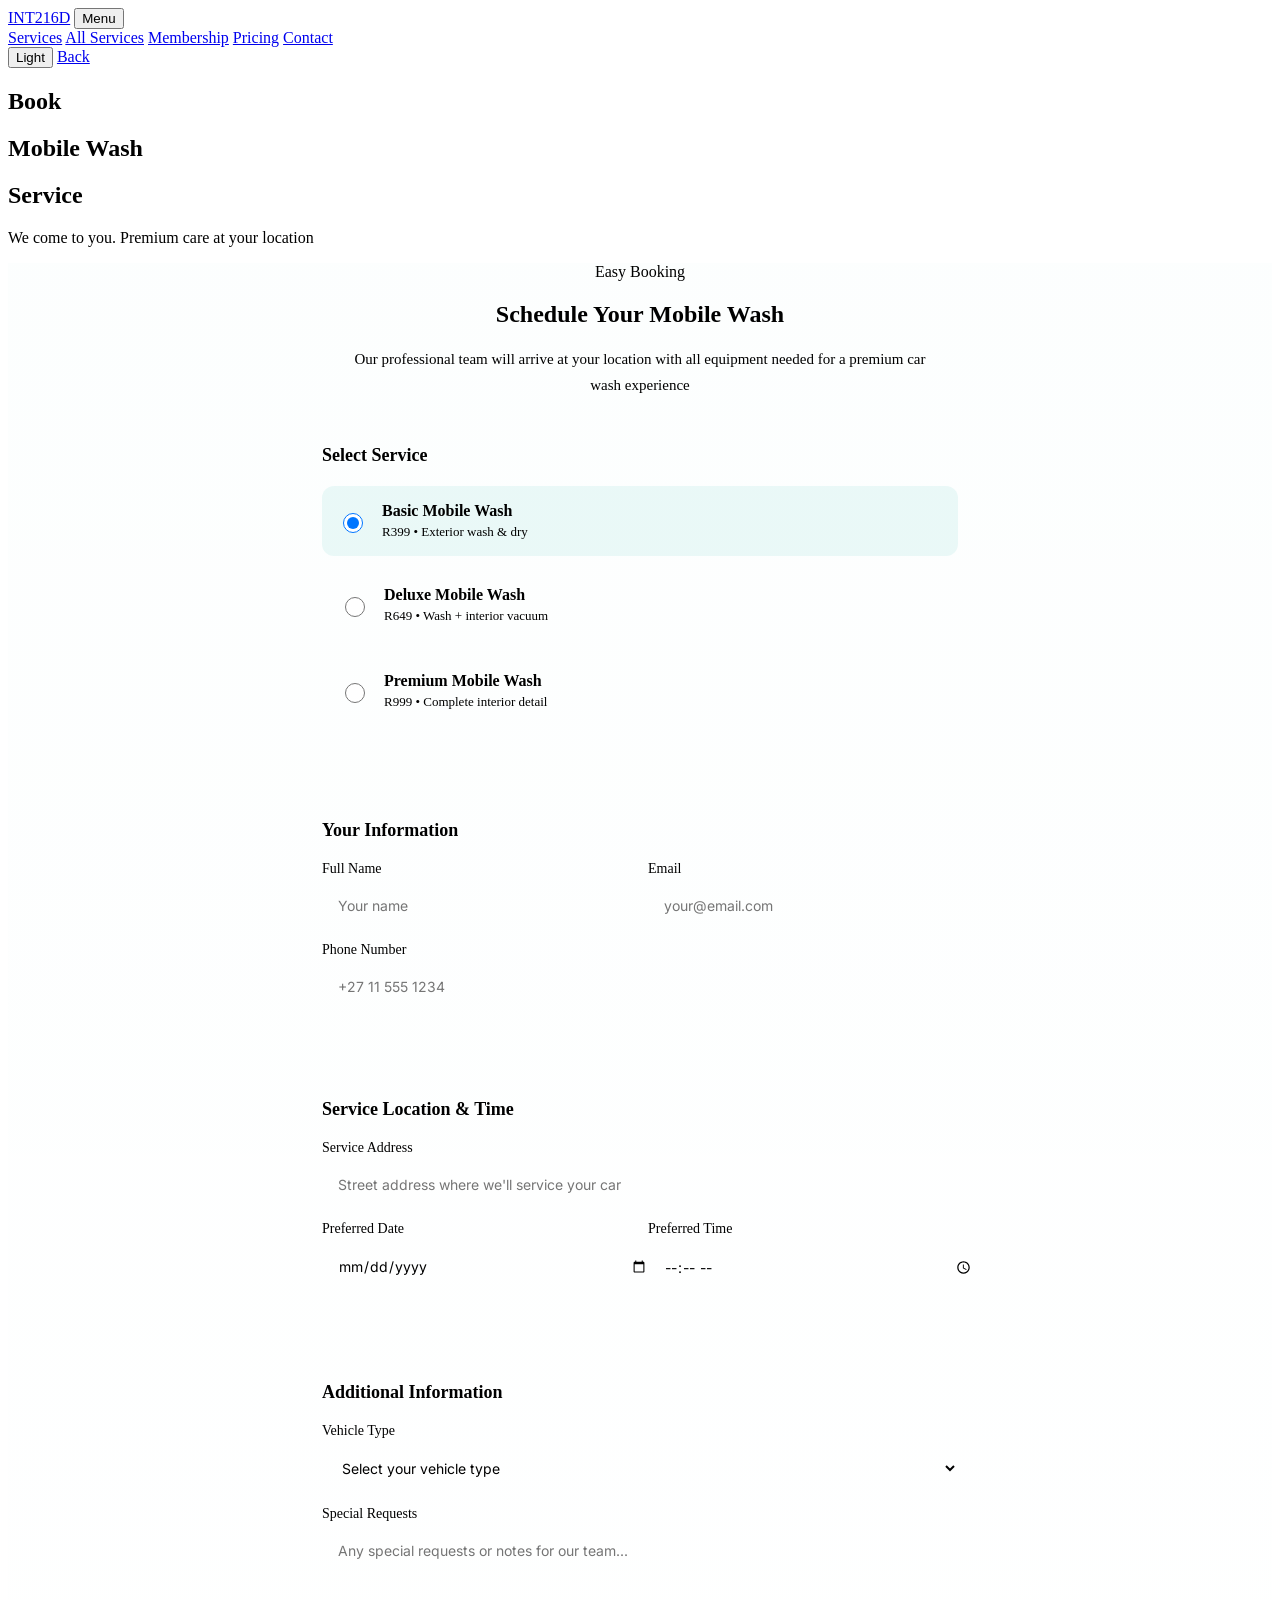
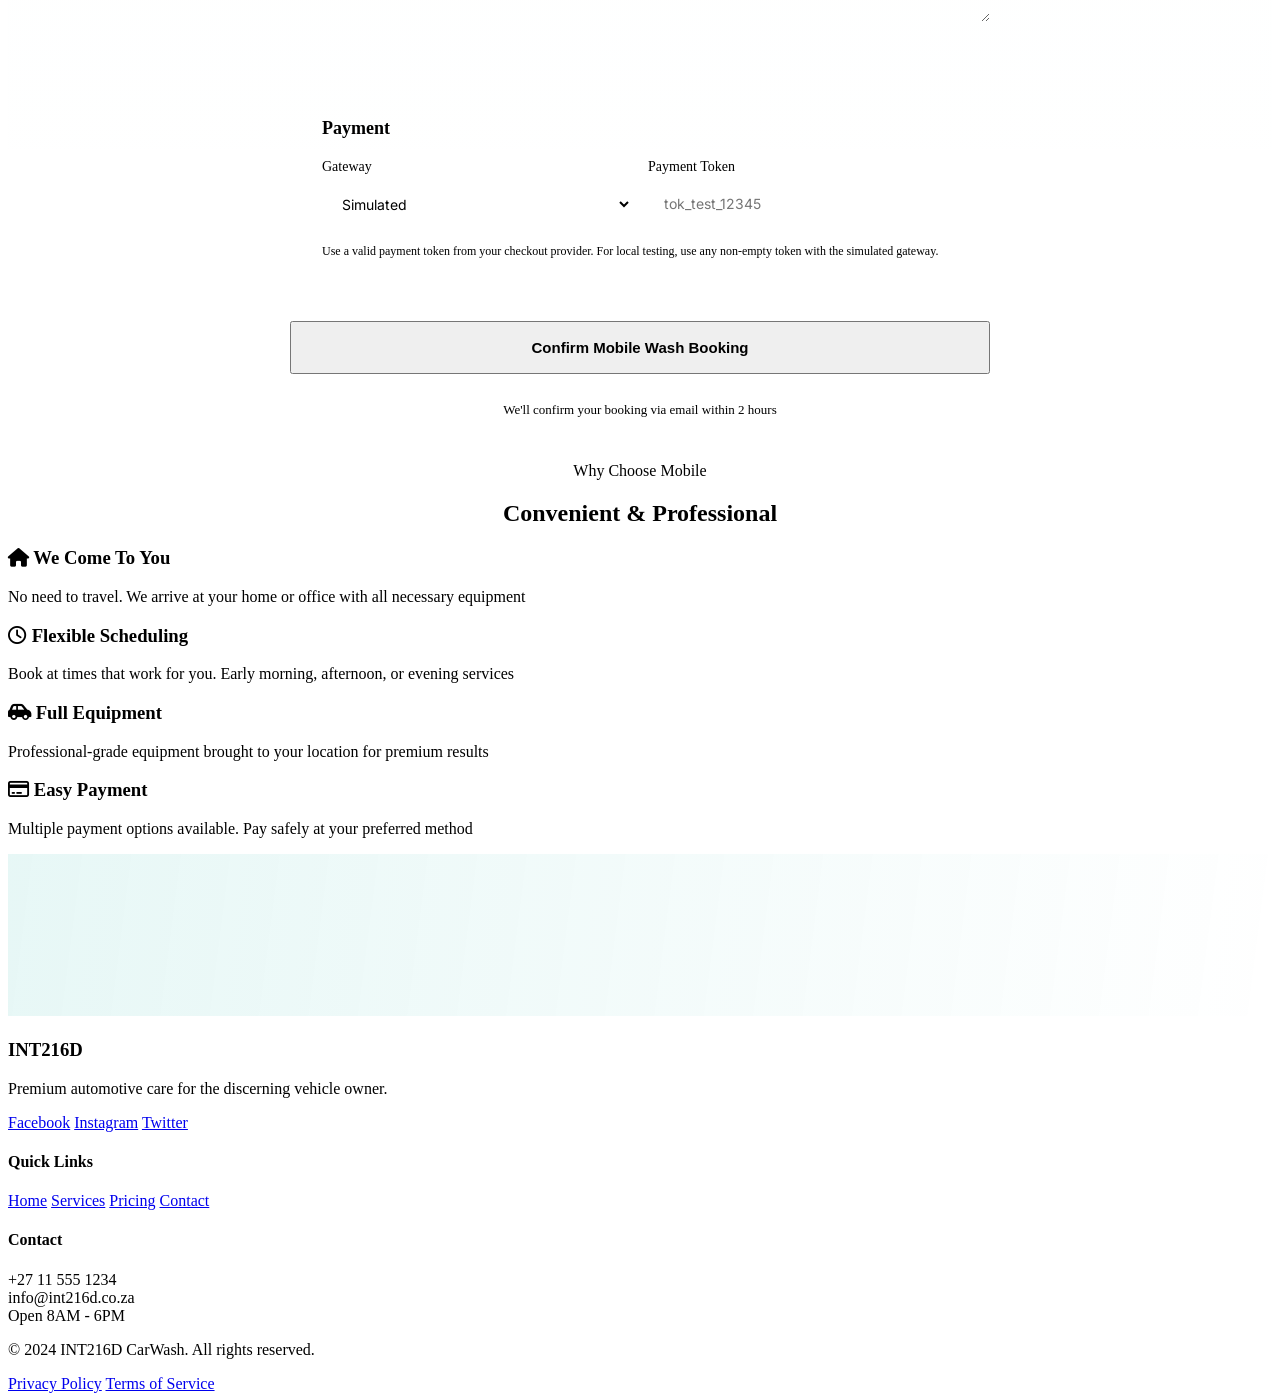
==== app/book-mobile-wash.html @ bdd76e38 "git commit -m "payments UI for the payments acceptence Co-authored-by: ThandekaShongwe <thandekashon" ====
<!doctype html>
<html lang="en">
  <head>
    <meta charset="UTF-8" />
    <meta name="viewport" content="width=device-width, initial-scale=1.0" />
    <title>Book Mobile Wash - INT216D CarWash</title>
    <link rel="preconnect" href="https://fonts.googleapis.com" />
    <link rel="preconnect" href="https://fonts.gstatic.com" crossorigin />
    <link href="https://fonts.googleapis.com/css2?family=Instrument+Serif&family=Inter:wght@400;500;600&display=swap" rel="stylesheet" />
    <link rel="stylesheet" href="https://cdnjs.cloudflare.com/ajax/libs/font-awesome/6.5.2/css/all.min.css" integrity="sha512-SnH5WK+bZxgPHs44uWix+LLJAJ9/2PkPKZ5QiAj6Ta86w+fsb2TkR4j8U8U19+9F3R8v+0I4lQ5f6LQxK/5h2g==" crossorigin="anonymous" referrerpolicy="no-referrer" />
    <link rel="stylesheet" href="./styles.css" />
  </head>
  <body>
    <div class="site-shell">
      <nav id="main-nav" class="nav-pill">
        <a href="./index.html" class="brand">INT216D</a>
        <button
          id="menu-toggle-btn"
          class="menu-toggle-btn"
          type="button"
          aria-expanded="false"
          aria-controls="main-nav-links"
          aria-label="Open menu"
        >
          Menu
        </button>
        <div class="nav-links" id="main-nav-links">
          <a href="./index.html#services" class="nav-link">Services</a>
          <a href="./services.html" class="nav-link">All Services</a>
          <a href="./membership.html" class="nav-link">Membership</a>
          <a href="./pricing.html" class="nav-link">Pricing</a>
          <a href="./contact.html" class="nav-link">Contact</a>
        </div>
        <button id="theme-toggle-btn" class="theme-toggle-btn" type="button" aria-label="Toggle light mode">
          Light
        </button>
        <a href="./index.html" id="login-btn" class="pill-btn login-btn">Back</a>
      </nav>

      <section id="hero" class="hero-section">
        <div id="hero-three" class="hero-bg"></div>
        <div class="hero-content">
          <div id="hero-title" class="hero-title">
            <div class="line-wrap"><h1 class="hero-line">Book</h1></div>
            <div class="line-wrap"><h1 class="hero-line accent">Mobile Wash</h1></div>
            <div class="line-wrap"><h1 class="hero-line">Service</h1></div>
          </div>
          <p id="hero-subtitle" class="hero-subtitle">We come to you. Premium care at your location</p>
        </div>
      </section>

      <section id="booking-form" class="section" style="background: linear-gradient(180deg, rgba(18, 179, 166, 0.01) 0%, transparent 100%);">
        <div class="container">
          <div class="section-header" style="text-align: center; max-width: 600px; margin-left: auto; margin-right: auto;">
            <p class="eyebrow">Easy Booking</p>
            <h2>Schedule Your Mobile Wash</h2>
            <p style="margin-top: 16px; color: var(--metallic); font-size: 15px; line-height: 1.7;">
              Our professional team will arrive at your location with all equipment needed for a premium car wash experience
            </p>
          </div>

          <div style="max-width: 700px; margin: 0 auto;">
            <form id="mobile-booking-form" style="display: grid; gap: 28px;">
              <!-- Step 1: Service Selection -->
              <div style="background: var(--panel); padding: 32px; border-radius: 16px; border: 1px solid var(--panel-border);">
                <h3 style="margin: 0 0 20px; font-size: 18px; font-weight: 600;">Select Service</h3>

                <label style="display: flex; align-items: center; gap: 16px; padding: 16px; background: rgba(18, 179, 166, 0.08); border-radius: 12px; cursor: pointer; margin-bottom: 12px; transition: all 0.3s ease; border: 2px solid var(--accent);">
                  <input type="radio" name="service" value="basic" checked style="width: 20px; height: 20px; cursor: pointer;" />
                  <div>
                    <p style="margin: 0; font-weight: 600;">Basic Mobile Wash</p>
                    <p style="margin: 4px 0 0; color: var(--metallic); font-size: 13px;">R399 • Exterior wash & dry</p>
                  </div>
                </label>

                <label style="display: flex; align-items: center; gap: 16px; padding: 16px; background: var(--panel); border-radius: 12px; cursor: pointer; margin-bottom: 12px; transition: all 0.3s ease; border: 2px solid transparent;">
                  <input type="radio" name="service" value="deluxe" style="width: 20px; height: 20px; cursor: pointer;" />
                  <div>
                    <p style="margin: 0; font-weight: 600;">Deluxe Mobile Wash</p>
                    <p style="margin: 4px 0 0; color: var(--metallic); font-size: 13px;">R649 • Wash + interior vacuum</p>
                  </div>
                </label>

                <label style="display: flex; align-items: center; gap: 16px; padding: 16px; background: var(--panel); border-radius: 12px; cursor: pointer; border: 2px solid transparent; transition: all 0.3s ease;">
                  <input type="radio" name="service" value="premium" style="width: 20px; height: 20px; cursor: pointer;" />
                  <div>
                    <p style="margin: 0; font-weight: 600;">Premium Mobile Wash</p>
                    <p style="margin: 4px 0 0; color: var(--metallic); font-size: 13px;">R999 • Complete interior detail</p>
                  </div>
                </label>
              </div>

              <!-- Step 2: Personal Information -->
              <div style="background: var(--panel); padding: 32px; border-radius: 16px; border: 1px solid var(--panel-border);">
                <h3 style="margin: 0 0 20px; font-size: 18px; font-weight: 600;">Your Information</h3>

                <div style="display: grid; grid-template-columns: 1fr 1fr; gap: 16px; margin-bottom: 16px;">
                  <div>
                    <label style="display: block; margin-bottom: 8px; font-size: 14px; font-weight: 500;">Full Name</label>
                    <input name="fullName" type="text" placeholder="Your name" style="width: 100%; padding: 12px 16px; background: transparent; border: 1px solid var(--panel-border); border-radius: 8px; color: var(--ink); font-size: 14px; font-family: Inter, sans-serif;" required />
                  </div>
                  <div>
                    <label style="display: block; margin-bottom: 8px; font-size: 14px; font-weight: 500;">Email</label>
                    <input name="email" type="email" placeholder="your@email.com" style="width: 100%; padding: 12px 16px; background: transparent; border: 1px solid var(--panel-border); border-radius: 8px; color: var(--ink); font-size: 14px; font-family: Inter, sans-serif;" required />
                  </div>
                </div>

                <div>
                  <label style="display: block; margin-bottom: 8px; font-size: 14px; font-weight: 500;">Phone Number</label>
                  <input name="phone" type="tel" placeholder="+27 11 555 1234" style="width: 100%; padding: 12px 16px; background: transparent; border: 1px solid var(--panel-border); border-radius: 8px; color: var(--ink); font-size: 14px; font-family: Inter, sans-serif;" required />
                </div>
              </div>

              <!-- Step 3: Location & Time -->
              <div style="background: var(--panel); padding: 32px; border-radius: 16px; border: 1px solid var(--panel-border);">
                <h3 style="margin: 0 0 20px; font-size: 18px; font-weight: 600;">Service Location & Time</h3>

                <div style="display: grid; gap: 16px;">
                  <div>
                    <label style="display: block; margin-bottom: 8px; font-size: 14px; font-weight: 500;">Service Address</label>
                    <input name="serviceAddress" type="text" placeholder="Street address where we'll service your car" style="width: 100%; padding: 12px 16px; background: transparent; border: 1px solid var(--panel-border); border-radius: 8px; color: var(--ink); font-size: 14px; font-family: Inter, sans-serif;" required />
                  </div>

                  <div style="display: grid; grid-template-columns: 1fr 1fr; gap: 16px;">
                    <div>
                      <label style="display: block; margin-bottom: 8px; font-size: 14px; font-weight: 500;">Preferred Date</label>
                      <input name="preferredDate" type="date" style="width: 100%; padding: 12px 16px; background: transparent; border: 1px solid var(--panel-border); border-radius: 8px; color: var(--ink); font-size: 14px; font-family: Inter, sans-serif;" required />
                    </div>
                    <div>
                      <label style="display: block; margin-bottom: 8px; font-size: 14px; font-weight: 500;">Preferred Time</label>
                      <input name="preferredTime" type="time" style="width: 100%; padding: 12px 16px; background: transparent; border: 1px solid var(--panel-border); border-radius: 8px; color: var(--ink); font-size: 14px; font-family: Inter, sans-serif;" required />
                    </div>
                  </div>
                </div>
              </div>

              <!-- Step 4: Additional Info -->
              <div style="background: var(--panel); padding: 32px; border-radius: 16px; border: 1px solid var(--panel-border);">
                <h3 style="margin: 0 0 20px; font-size: 18px; font-weight: 600;">Additional Information</h3>

                <div>
                  <label style="display: block; margin-bottom: 8px; font-size: 14px; font-weight: 500;">Vehicle Type</label>
                  <select name="vehicleType" style="width: 100%; padding: 12px 16px; background: transparent; border: 1px solid var(--panel-border); border-radius: 8px; color: var(--ink); font-size: 14px; font-family: Inter, sans-serif; margin-bottom: 16px;" required>
                    <option value="">Select your vehicle type</option>
                    <option value="sedan">Sedan</option>
                    <option value="suv">SUV</option>
                    <option value="truck">Truck</option>
                    <option value="van">Van</option>
                    <option value="other">Other</option>
                  </select>
                </div>

                <div>
                  <label style="display: block; margin-bottom: 8px; font-size: 14px; font-weight: 500;">Special Requests</label>
                  <textarea name="notes" placeholder="Any special requests or notes for our team..." rows="4" style="width: 100%; padding: 12px 16px; background: transparent; border: 1px solid var(--panel-border); border-radius: 8px; color: var(--ink); font-size: 14px; font-family: Inter, sans-serif; resize: vertical;"></textarea>
                </div>
              </div>

              <div style="background: var(--panel); padding: 32px; border-radius: 16px; border: 1px solid var(--panel-border);">
                <h3 style="margin: 0 0 20px; font-size: 18px; font-weight: 600;">Payment</h3>

                <div style="display: grid; grid-template-columns: 1fr 1fr; gap: 16px; margin-bottom: 16px;">
                  <div>
                    <label style="display: block; margin-bottom: 8px; font-size: 14px; font-weight: 500;">Gateway</label>
                    <select name="paymentGateway" style="width: 100%; padding: 12px 16px; background: transparent; border: 1px solid var(--panel-border); border-radius: 8px; color: var(--ink); font-size: 14px; font-family: Inter, sans-serif;" required>
                      <option value="SIMULATED" selected>Simulated</option>
                      <option value="OFFLINE">Offline</option>
                    </select>
                  </div>
                  <div>
                    <label style="display: block; margin-bottom: 8px; font-size: 14px; font-weight: 500;">Payment Token</label>
                    <input name="paymentMethodToken" type="text" placeholder="tok_test_12345" style="width: 100%; padding: 12px 16px; background: transparent; border: 1px solid var(--panel-border); border-radius: 8px; color: var(--ink); font-size: 14px; font-family: Inter, sans-serif;" required />
                  </div>
                </div>

                <p style="margin: 0; color: var(--metallic); font-size: 12px; line-height: 1.6;">Use a valid payment token from your checkout provider. For local testing, use any non-empty token with the simulated gateway.</p>
              </div>

              <!-- Submit Button -->
              <button type="submit" class="pill-btn btn-primary" style="width: 100%; padding: 16px 32px; font-size: 15px; font-weight: 600;">Confirm Mobile Wash Booking</button>

              <p style="text-align: center; color: var(--metallic); font-size: 13px; margin: 0;">
                We'll confirm your booking via email within 2 hours
              </p>
              <p id="mobile-booking-status" style="text-align: center; color: var(--metallic); font-size: 13px; margin: 0;"></p>
            </form>
          </div>
        </div>
      </section>

      <section id="benefits" class="section">
        <div class="container">
          <div class="section-header" style="text-align: center;">
            <p class="eyebrow">Why Choose Mobile</p>
            <h2>Convenient & Professional</h2>
          </div>

          <div class="benefits-grid">
            <div class="benefit-item">
              <h3><i class="fa-solid fa-house" aria-hidden="true"></i> We Come To You</h3>
              <p>No need to travel. We arrive at your home or office with all necessary equipment</p>
            </div>
            <div class="benefit-item">
              <h3><i class="fa-regular fa-clock" aria-hidden="true"></i> Flexible Scheduling</h3>
              <p>Book at times that work for you. Early morning, afternoon, or evening services</p>
            </div>
            <div class="benefit-item">
              <h3><i class="fa-solid fa-car-side" aria-hidden="true"></i> Full Equipment</h3>
              <p>Professional-grade equipment brought to your location for premium results</p>
            </div>
            <div class="benefit-item">
              <h3><i class="fa-regular fa-credit-card" aria-hidden="true"></i> Easy Payment</h3>
              <p>Multiple payment options available. Pay safely at your preferred method</p>
            </div>
          </div>
        </div>
      </section>

      <section id="footer" class="footer-section">
        <div class="iridescent-wrap">
          <canvas id="iridescent-canvas"></canvas>
        </div>
        <div class="container footer-content">
          <div class="footer-grid">
            <div class="footer-col wide">
              <h3 class="footer-brand">INT216D</h3>
              <p class="footer-blurb">Premium automotive care for the discerning vehicle owner.</p>
              <div class="inline-links">
                <a href="#" class="footer-link">Facebook</a>
                <a href="#" class="footer-link">Instagram</a>
                <a href="#" class="footer-link">Twitter</a>
              </div>
            </div>
            <div class="footer-col">
              <h4 class="footer-col-title">Quick Links</h4>
              <div class="footer-col-list">
                <a href="./index.html" class="footer-text-link">Home</a>
                <a href="./services.html" class="footer-text-link">Services</a>
                <a href="./pricing.html" class="footer-text-link">Pricing</a>
                <a href="./contact.html" class="footer-text-link">Contact</a>
              </div>
            </div>
            <div class="footer-col">
              <h4 class="footer-col-title">Contact</h4>
              <div class="footer-col-list">
                <p class="footer-link" style="cursor: default; margin: 0;">+27 11 555 1234</p>
                <p class="footer-link" style="cursor: default; margin: 0;">info@int216d.co.za</p>
                <p class="footer-link" style="cursor: default; margin: 0;">Open 8AM - 6PM</p>
              </div>
            </div>
          </div>
          <div class="footer-bottom">
            <p class="footer-copy">&copy; 2024 INT216D CarWash. All rights reserved.</p>
            <div class="footer-bottom-links">
              <a href="#" class="footer-text-link">Privacy Policy</a>
              <a href="#" class="footer-text-link">Terms of Service</a>
            </div>
          </div>
        </div>
      </section>
    </div>

    <script type="module" src="./script-pages.js"></script>
  </body>
</html>
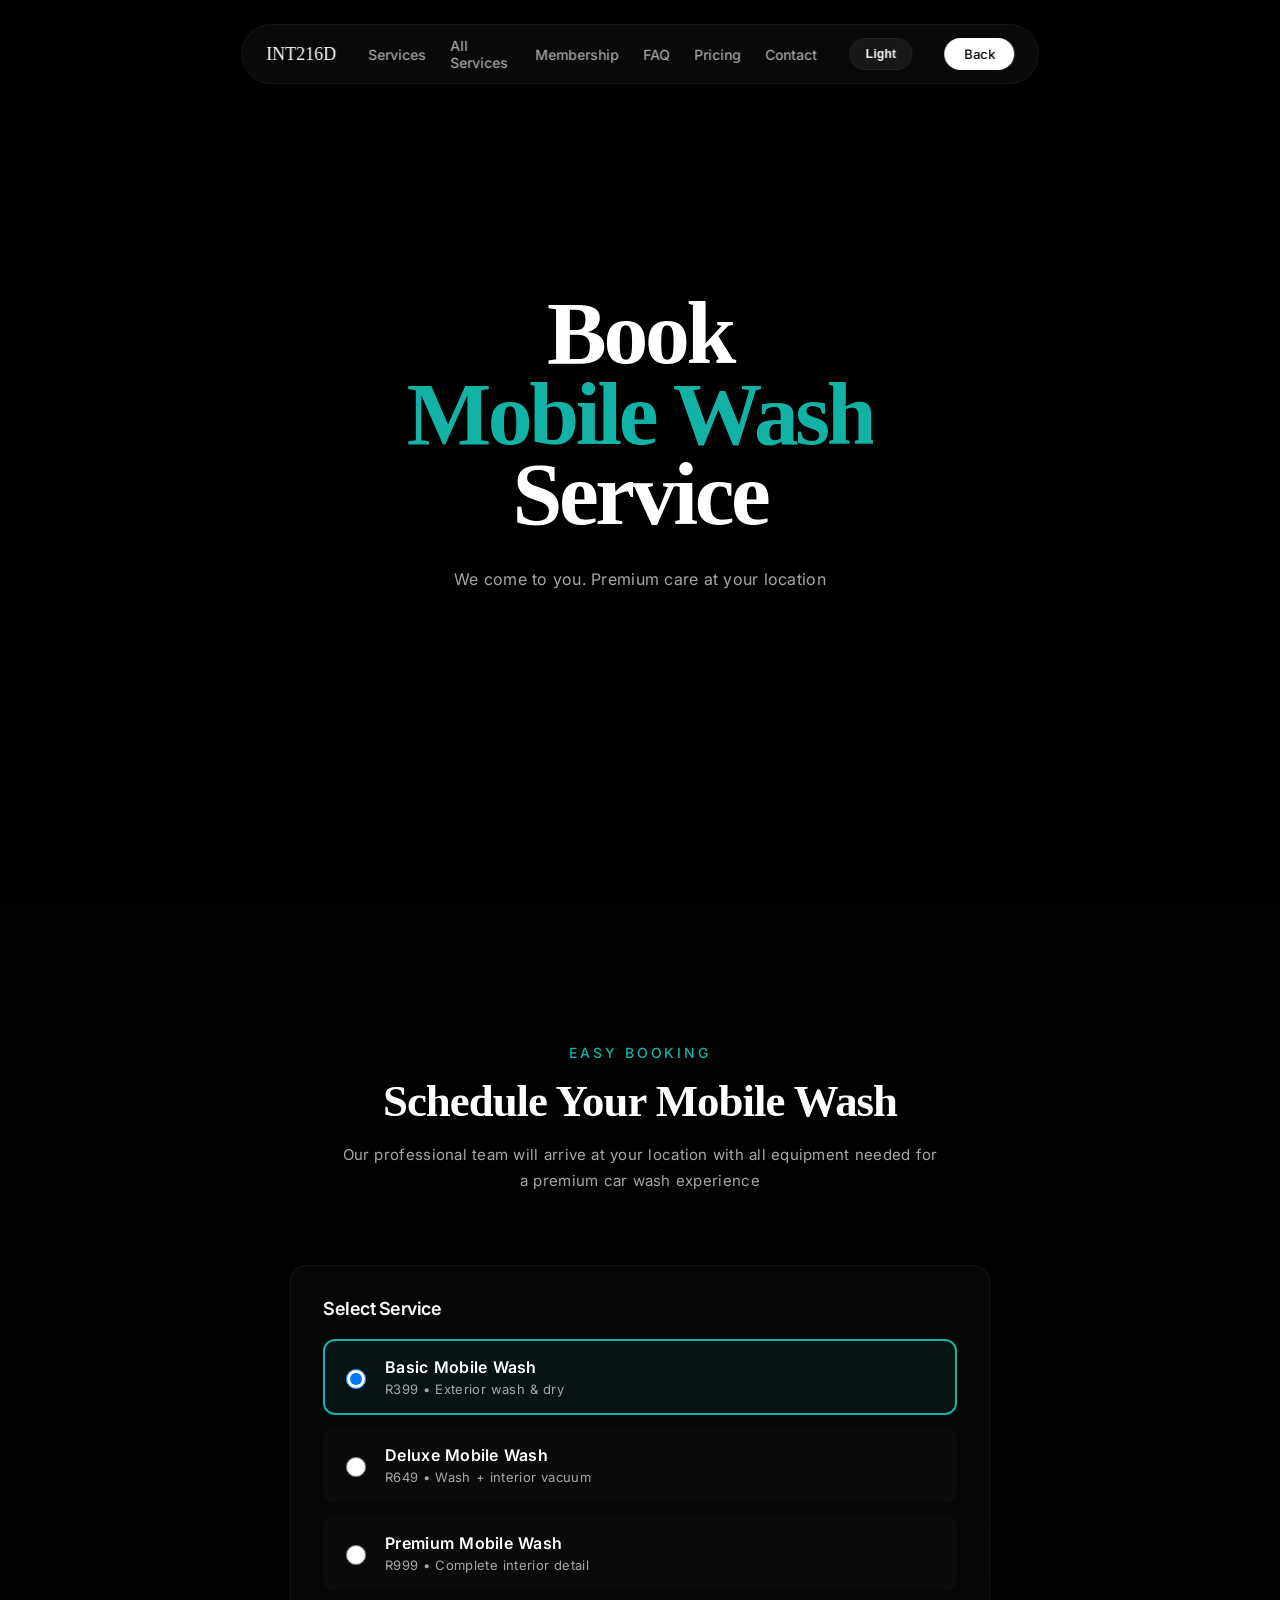
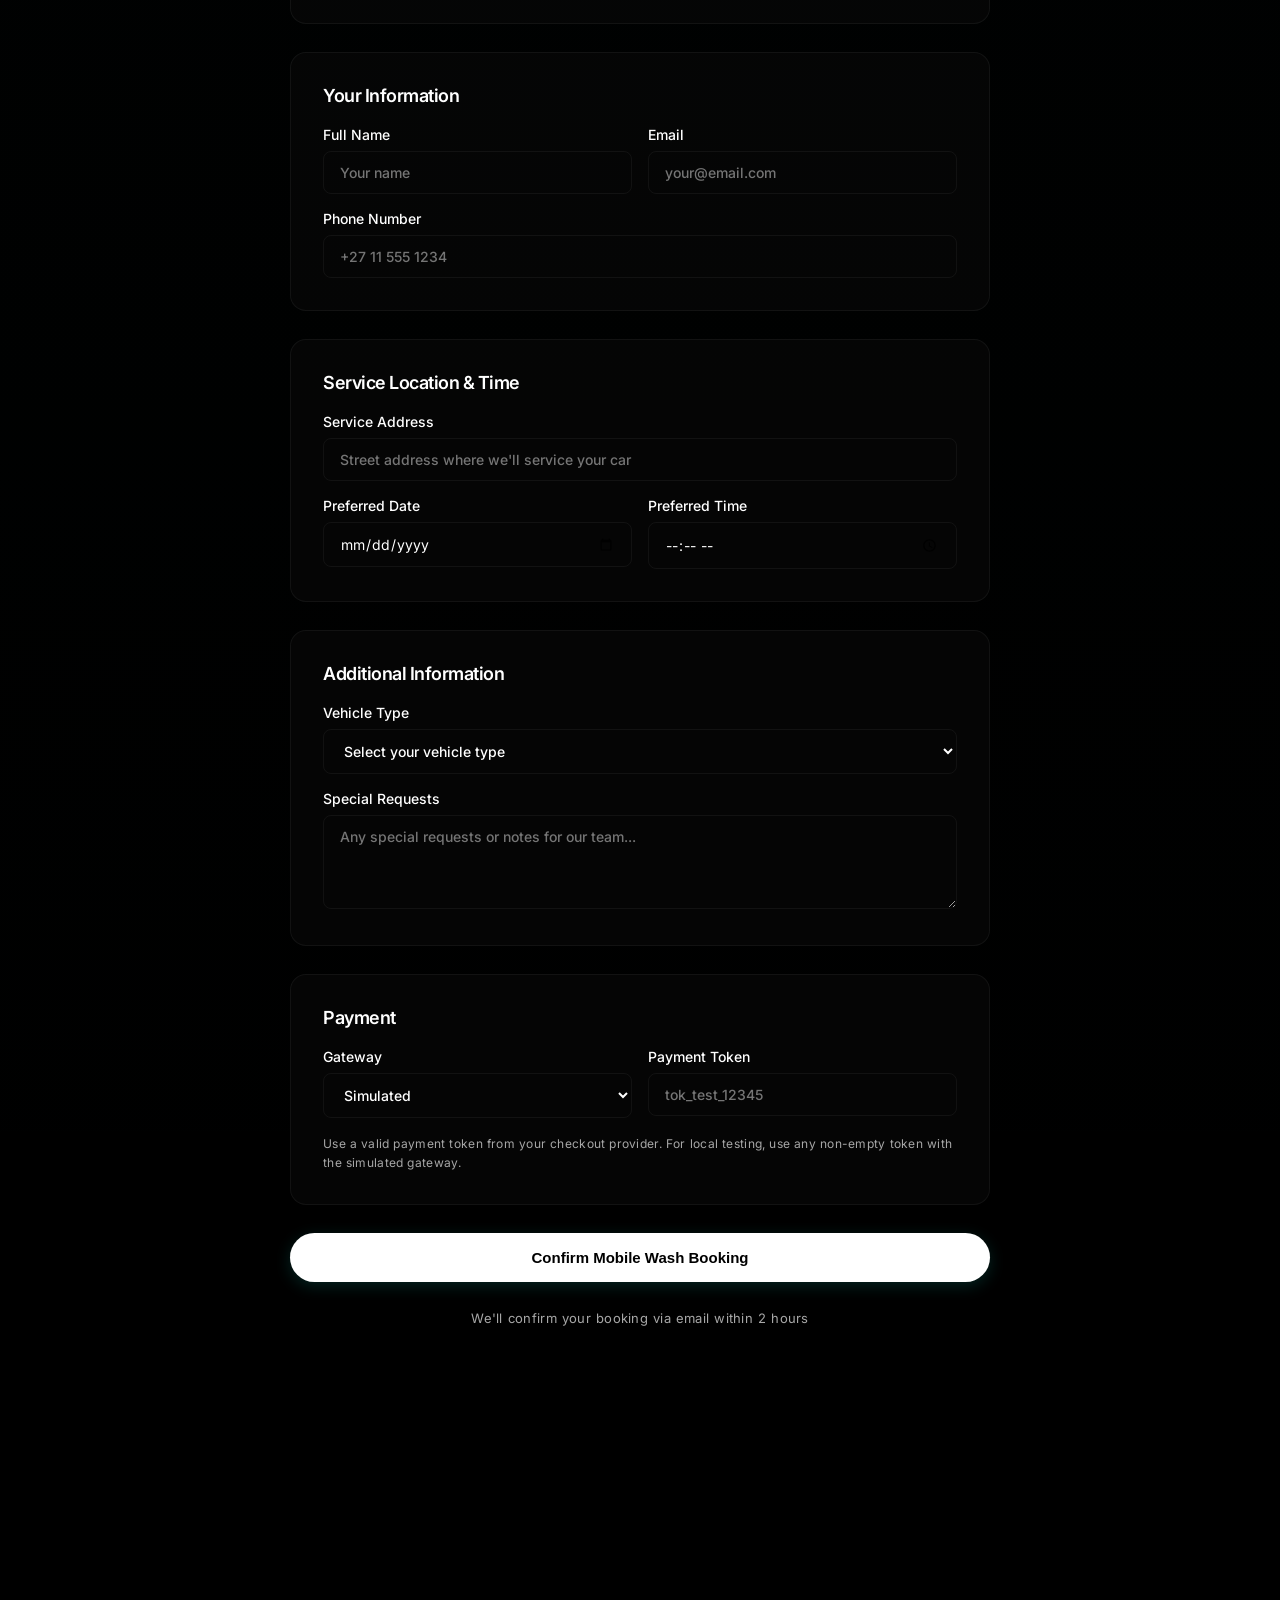
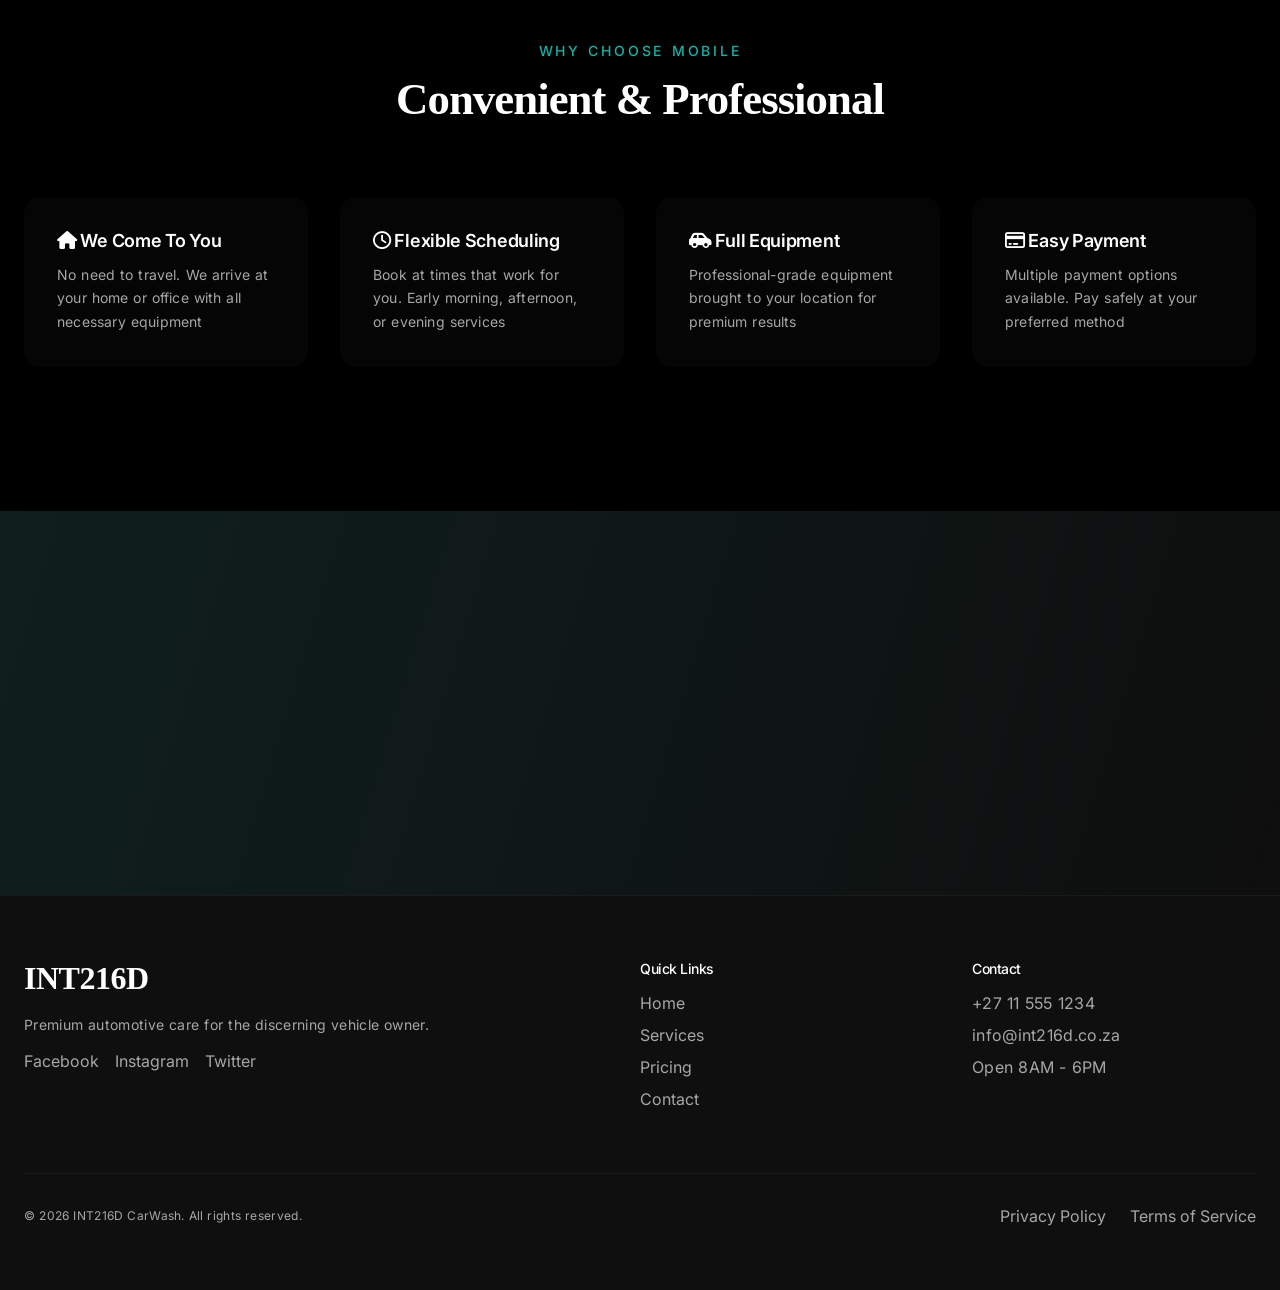
==== commit ce767c88: "Updated" ====
--- a/app/book-mobile-wash.html
+++ b/app/book-mobile-wash.html
@@ -28,6 +28,7 @@
           <a href="./index.html#services" class="nav-link">Services</a>
           <a href="./services.html" class="nav-link">All Services</a>
           <a href="./membership.html" class="nav-link">Membership</a>
+          <a href="./faq.html" class="nav-link">FAQ</a>
           <a href="./pricing.html" class="nav-link">Pricing</a>
           <a href="./contact.html" class="nav-link">Contact</a>
         </div>
--- a/app/styles.css
+++ b/app/styles.css
@@ -0,0 +1,1377 @@
+:root {
+  --obsidian: #000000;
+  --off-black: #0f0f0f;
+  --ink: #ffffff;
+  --metallic: #a7a7a7;
+  --accent: #12b3a6;
+  --panel: rgba(255, 255, 255, 0.02);
+  --panel-border: rgba(255, 255, 255, 0.05);
+  --surface-strong: #ffffff;
+  --surface-strong-text: #000000;
+  --nav-border: rgba(255, 255, 255, 0.05);
+  --nav-bg: rgba(15, 15, 15, 0.6);
+  --hero-bg-fill: #000000;
+  --service-overlay-start: rgba(0, 0, 0, 0.9);
+  --service-overlay-mid: rgba(0, 0, 0, 0.4);
+  --experience-overlay-start: rgba(0, 0, 0, 0.85);
+  --experience-overlay-mid: rgba(0, 0, 0, 0.6);
+  --line-divider: rgba(255, 255, 255, 0.08);
+  --footer-divider: rgba(255, 255, 255, 0.05);
+  --booking-gradient-core: rgba(18, 179, 166, 0.08);
+  --outline-border: rgba(255, 255, 255, 0.2);
+  --card-glass: rgba(15, 15, 15, 0.9);
+  --card-glass-border: rgba(255, 255, 255, 0.08);
+  --feature-dot-bg: rgba(18, 179, 166, 0.2);
+  --feature-dot-border: rgba(18, 179, 166, 0.65);
+  --feature-pill-bg: rgba(255, 255, 255, 0.1);
+  --panel-hover: rgba(255, 255, 255, 0.05);
+}
+
+:root[data-theme="light"] {
+  --obsidian: #fffaf0;
+  --off-black: #f5ead7;
+  --ink: #2f2418;
+  --metallic: #7a6856;
+  --accent: #b88a44;
+  --panel: rgba(255, 252, 245, 0.84);
+  --panel-border: rgba(122, 104, 86, 0.22);
+  --surface-strong: #2f2418;
+  --surface-strong-text: #fff9ef;
+  --nav-border: rgba(122, 104, 86, 0.22);
+  --nav-bg: rgba(255, 248, 236, 0.78);
+  --hero-bg-fill: #f7ebd8;
+  --service-overlay-start: rgba(255, 249, 239, 0.92);
+  --service-overlay-mid: rgba(255, 249, 239, 0.55);
+  --experience-overlay-start: rgba(255, 248, 235, 0.9);
+  --experience-overlay-mid: rgba(255, 244, 224, 0.68);
+  --line-divider: rgba(122, 104, 86, 0.2);
+  --footer-divider: rgba(122, 104, 86, 0.22);
+  --booking-gradient-core: rgba(184, 138, 68, 0.14);
+  --outline-border: rgba(122, 104, 86, 0.35);
+  --card-glass: rgba(255, 250, 240, 0.86);
+  --card-glass-border: rgba(122, 104, 86, 0.24);
+  --feature-dot-bg: rgba(184, 138, 68, 0.2);
+  --feature-dot-border: rgba(184, 138, 68, 0.65);
+  --feature-pill-bg: rgba(184, 138, 68, 0.12);
+  --panel-hover: rgba(245, 234, 215, 0.96);
+}
+
+* {
+  box-sizing: border-box;
+}
+
+html,
+body {
+  margin: 0;
+  padding: 0;
+  overflow-x: hidden;
+  background: var(--obsidian);
+  color: var(--ink);
+  font-family: Inter, sans-serif;
+  scroll-behavior: auto;
+}
+
+a {
+  color: inherit;
+  text-decoration: none;
+}
+
+.site-shell {
+  min-height: 100vh;
+  background: var(--obsidian);
+}
+
+.container {
+  width: 100%;
+  max-width: 1280px;
+  margin: 0 auto;
+  padding: 0 24px;
+}
+
+.section {
+  position: relative;
+  width: 100%;
+  padding: 15vh 0;
+}
+
+.nav-pill {
+  position: fixed;
+  top: 24px;
+  left: 50%;
+  transform: translateX(-50%);
+  z-index: 100;
+  display: flex;
+  align-items: center;
+  gap: 32px;
+  height: 60px;
+  padding: 12px 24px;
+  border-radius: 100px;
+  border: 1px solid var(--nav-border);
+  background: var(--nav-bg);
+  backdrop-filter: blur(10px);
+  -webkit-backdrop-filter: blur(10px);
+  transition: background 0.5s ease;
+}
+
+.brand {
+  font-family: "Instrument Serif", serif;
+  font-size: 1.125rem;
+  color: var(--ink);
+  white-space: nowrap;
+}
+
+.nav-links {
+  display: flex;
+  align-items: center;
+  gap: 24px;
+}
+
+.nav-link {
+  font-size: 0.875rem;
+  font-weight: 500;
+  color: var(--metallic);
+  transition: color 0.3s ease;
+}
+
+.nav-link:hover {
+  color: var(--ink);
+}
+
+.pill-btn,
+.hero-cta,
+button {
+  border-radius: 100px;
+  border: 0;
+  cursor: pointer;
+  transition: transform 0.3s ease, box-shadow 0.3s ease, border-color 0.3s ease;
+}
+
+.pill-btn:hover,
+.hero-cta:hover,
+button:hover {
+  transform: scale(1.05);
+  box-shadow: 0 8px 24px rgba(18, 179, 166, 0.3);
+}
+
+.login-btn {
+  padding: 8px 20px;
+  background: var(--surface-strong);
+  color: var(--surface-strong-text);
+  font-size: 13px;
+  font-weight: 500;
+  white-space: nowrap;
+}
+
+.theme-toggle-btn {
+  padding: 8px 16px;
+  border-radius: 100px;
+  border: 1px solid var(--nav-border);
+  background: rgba(255, 255, 255, 0.06);
+  color: var(--ink);
+  font-size: 12px;
+  font-weight: 600;
+  letter-spacing: 0.02em;
+}
+
+:root[data-theme="light"] .theme-toggle-btn {
+  background: rgba(122, 104, 86, 0.08);
+}
+
+.menu-toggle-btn {
+  display: none;
+  padding: 8px 14px;
+  border-radius: 100px;
+  border: 1px solid var(--nav-border);
+  background: rgba(255, 255, 255, 0.06);
+  color: var(--ink);
+  font-size: 12px;
+  font-weight: 600;
+  letter-spacing: 0.02em;
+}
+
+:root[data-theme="light"] .menu-toggle-btn {
+  background: rgba(122, 104, 86, 0.08);
+}
+
+.hero-section {
+  position: relative;
+  height: 100vh;
+  overflow: hidden;
+}
+
+.hero-bg {
+  position: absolute;
+  inset: 0;
+  z-index: 0;
+  background: var(--hero-bg-fill);
+  opacity: 0;
+  transition: opacity 2.5s ease-in-out;
+}
+
+.hero-bg.loaded {
+  opacity: 1;
+}
+
+.hero-content {
+  position: relative;
+  z-index: 2;
+  display: flex;
+  flex-direction: column;
+  align-items: center;
+  justify-content: center;
+  height: 100%;
+  padding: 0 24px;
+  perspective: 1000px;
+}
+
+.hero-title {
+  text-align: center;
+}
+
+.line-wrap {
+  overflow: hidden;
+}
+
+.hero-line {
+  margin: 0;
+  font-family: "Instrument Serif", serif;
+  font-size: clamp(48px, 7vw, 112px);
+  letter-spacing: -3.36px;
+  line-height: 0.9;
+}
+
+.hero-line.accent,
+.eyebrow,
+.price,
+.price-month,
+.accent {
+  color: var(--accent);
+}
+
+.hero-subtitle {
+  margin-top: 32px;
+  max-width: 420px;
+  color: var(--metallic);
+  text-align: center;
+  line-height: 1.5;
+  opacity: 0;
+}
+
+.hero-cta {
+  margin-top: 40px;
+  display: inline-block;
+  padding: 14px 40px;
+  background: var(--surface-strong);
+  color: var(--surface-strong-text);
+  font-size: 14px;
+  font-weight: 500;
+  opacity: 0;
+}
+
+.section-header {
+  margin-bottom: 64px;
+}
+
+.eyebrow {
+  margin: 0 0 16px;
+  font-size: 0.875rem;
+  font-weight: 500;
+  text-transform: uppercase;
+  letter-spacing: 0.2em;
+}
+
+.section-header h2 {
+  margin: 0;
+  font-family: "Instrument Serif", serif;
+  font-size: clamp(36px, 3.5vw, 56px);
+  line-height: 1.1;
+  letter-spacing: -0.96px;
+}
+
+.services-grid {
+  display: grid;
+  grid-template-columns: repeat(2, minmax(0, 1fr));
+  gap: 32px;
+}
+
+.service-card {
+  position: relative;
+  overflow: hidden;
+  border-radius: 20px;
+  cursor: pointer;
+}
+
+.service-media {
+  position: relative;
+  aspect-ratio: 3 / 4;
+  overflow: hidden;
+  border-radius: 20px;
+}
+
+.service-media img {
+  width: 100%;
+  height: 100%;
+  object-fit: cover;
+  transition: transform 0.7s ease;
+}
+
+.service-card:hover .service-media img {
+  transform: scale(1.05);
+  box-shadow: 0 8px 24px rgba(18, 179, 166, 0.3);
+}
+
+.service-overlay {
+  position: absolute;
+  inset: 0;
+  background: linear-gradient(to top, var(--service-overlay-start) 0%, var(--service-overlay-mid) 40%, transparent 70%);
+}
+
+.service-copy {
+  position: absolute;
+  left: 0;
+  right: 0;
+  bottom: 0;
+  padding: 32px;
+}
+
+.sub-eyebrow {
+  margin: 0 0 8px;
+  font-size: 12px;
+  font-weight: 500;
+  text-transform: uppercase;
+  letter-spacing: 0.2em;
+  color: var(--accent);
+}
+
+.service-copy h3 {
+  margin: 0 0 12px;
+  font-family: "Instrument Serif", serif;
+  font-size: clamp(28px, 2.5vw, 40px);
+  line-height: 1.1;
+}
+
+.service-desc {
+  margin: 0 0 16px;
+  font-size: 14px;
+  color: var(--metallic);
+  line-height: 1.6;
+}
+
+.feature-row {
+  margin-bottom: 16px;
+  display: flex;
+  flex-wrap: wrap;
+  gap: 8px;
+}
+
+.feature-pill {
+  padding: 4px 12px;
+  border-radius: 100px;
+  font-size: 12px;
+  color: var(--metallic);
+  background: var(--feature-pill-bg);
+}
+
+.price {
+  margin: 0;
+  font-size: 16px;
+  font-weight: 500;
+  color: var(--ink);
+}
+
+.method-grid {
+  margin-top: 80px;
+  display: grid;
+  grid-template-columns: repeat(5, minmax(0, 1fr));
+  gap: 16px;
+}
+
+.method-card,
+.package-card,
+.addon-card,
+.tier-card {
+  background: var(--panel);
+  border: 1px solid var(--panel-border);
+  border-radius: 12px;
+  transition: background 0.3s ease;
+}
+
+.method-card {
+  padding: 24px;
+  text-align: center;
+}
+
+.method-card:hover,
+.package-card:hover,
+.addon-card:hover,
+.tier-card:hover {
+  background: var(--panel-hover);
+}
+
+.method-name {
+  margin: 0 0 4px;
+  font-size: 14px;
+  font-weight: 500;
+}
+
+.method-desc {
+  margin: 0;
+  font-size: 12px;
+  color: var(--metallic);
+}
+
+.experience-section {
+  position: relative;
+  width: 100%;
+  background: var(--off-black);
+}
+
+.experience-stage {
+  position: relative;
+  width: 100%;
+  height: 100vh;
+  overflow: hidden;
+  display: grid;
+  place-items: center;
+}
+
+.experience-grid {
+  position: absolute;
+  inset: 0;
+  display: grid;
+  grid-template-columns: repeat(5, 1fr);
+  grid-template-rows: repeat(3, 1fr);
+  gap: 8px;
+  padding: 16px;
+}
+
+.grid-image {
+  position: relative;
+  overflow: hidden;
+  border-radius: 12px;
+}
+
+.grid-image-inner {
+  width: 100%;
+  height: 100%;
+  background-size: cover;
+  background-position: center;
+  border-radius: 12px;
+}
+
+.grid-image--center {
+  grid-column: 2 / span 2;
+  grid-row: 2;
+}
+
+.experience-overlay {
+  position: absolute;
+  inset: 0;
+  z-index: 20;
+  display: flex;
+  align-items: center;
+  justify-content: center;
+  background: linear-gradient(to right, var(--experience-overlay-start) 0%, var(--experience-overlay-mid) 100%);
+  opacity: 0;
+  transform: translateX(100%);
+}
+
+.experience-columns {
+  width: 100%;
+  max-width: 1280px;
+  display: grid;
+  grid-template-columns: repeat(2, minmax(0, 1fr));
+  gap: 64px;
+  padding: 0 32px;
+}
+
+.exp-title {
+  margin: 0 0 24px;
+  font-family: "Instrument Serif", serif;
+  font-size: clamp(32px, 3vw, 48px);
+  line-height: 1.1;
+}
+
+.exp-desc {
+  margin: 0 0 32px;
+  font-size: 14px;
+  color: var(--metallic);
+  line-height: 1.7;
+}
+
+.exp-meta {
+  display: flex;
+  justify-content: space-between;
+  align-items: center;
+  padding: 12px 0;
+  border-bottom: 1px solid var(--line-divider);
+}
+
+.exp-meta-label {
+  color: var(--metallic);
+  font-size: 14px;
+}
+
+.exp-meta-value {
+  font-size: 14px;
+  font-weight: 500;
+}
+
+.package-grid {
+  display: grid;
+  grid-template-columns: repeat(3, minmax(0, 1fr));
+  gap: 16px;
+  margin-bottom: 80px;
+}
+
+.package-card {
+  padding: 24px;
+  cursor: pointer;
+}
+
+.package-head {
+  display: flex;
+  justify-content: space-between;
+  align-items: flex-start;
+  gap: 12px;
+  margin-bottom: 12px;
+}
+
+.package-name {
+  margin: 0;
+  font-size: 16px;
+  font-weight: 500;
+}
+
+.package-mode {
+  padding: 4px 8px;
+  border-radius: 100px;
+  background: rgba(18, 179, 166, 0.15);
+  color: var(--accent);
+  font-size: 12px;
+}
+
+.package-desc {
+  margin: 0 0 12px;
+  color: var(--metallic);
+  font-size: 12px;
+}
+
+.subhead {
+  margin: 0 0 32px;
+  font-family: "Instrument Serif", serif;
+  font-size: 28px;
+  line-height: 1.2;
+}
+
+.addons-grid {
+  display: grid;
+  grid-template-columns: repeat(3, minmax(0, 1fr));
+  gap: 16px;
+}
+
+.addon-card {
+  padding: 20px;
+  display: flex;
+  justify-content: space-between;
+  gap: 16px;
+  align-items: center;
+  cursor: pointer;
+}
+
+.addon-name {
+  margin: 0;
+  font-size: 14px;
+  font-weight: 500;
+}
+
+.addon-desc {
+  margin: 4px 0 0;
+  color: var(--metallic);
+  font-size: 12px;
+}
+
+.membership-section {
+  min-height: 100vh;
+  overflow: hidden;
+}
+
+.beam-canvas {
+  position: absolute;
+  inset: 0;
+  width: 100%;
+  height: 100%;
+  pointer-events: none;
+  z-index: 0;
+}
+
+.membership-content {
+  position: relative;
+  z-index: 10;
+  display: flex;
+  flex-direction: column;
+  align-items: center;
+  justify-content: center;
+  min-height: 70vh;
+}
+
+.membership-card {
+  width: 100%;
+  max-width: 520px;
+  padding: 40px;
+  text-align: center;
+  background: var(--card-glass);
+  border: 1px solid var(--card-glass-border);
+  border-radius: 20px;
+  backdrop-filter: blur(20px);
+}
+
+.card-title {
+  margin: 0 0 16px;
+  font-family: "Instrument Serif", serif;
+  font-size: clamp(32px, 3vw, 48px);
+  line-height: 1.1;
+}
+
+.card-desc {
+  margin: 0 0 32px;
+  color: var(--metallic);
+  line-height: 1.6;
+  font-size: 14px;
+}
+
+.price-row {
+  margin-bottom: 32px;
+}
+
+.price-main {
+  font-family: "Instrument Serif", serif;
+  font-size: 56px;
+  line-height: 1;
+  color: var(--accent);
+}
+
+.price-month {
+  color: var(--metallic);
+  font-size: 14px;
+}
+
+.feature-list {
+  margin: 0 0 40px;
+  text-align: left;
+}
+
+.feature-item {
+  display: flex;
+  align-items: center;
+  gap: 12px;
+  margin-bottom: 12px;
+}
+
+.feature-dot {
+  flex: 0 0 16px;
+  width: 16px;
+  height: 16px;
+  border-radius: 50%;
+  background: var(--feature-dot-bg);
+  border: 1px solid var(--feature-dot-border);
+}
+
+.join-btn {
+  width: 100%;
+  padding: 14px 32px;
+  background: var(--surface-strong);
+  color: var(--surface-strong-text);
+  font-size: 14px;
+  font-weight: 500;
+}
+
+.tiers-grid {
+  width: 100%;
+  max-width: 840px;
+  margin-top: 64px;
+  display: grid;
+  grid-template-columns: repeat(5, minmax(0, 1fr));
+  gap: 16px;
+}
+
+.tier-card {
+  padding: 16px;
+  text-align: center;
+}
+
+.tier-name {
+  margin: 0 0 4px;
+  font-size: 14px;
+  font-weight: 500;
+}
+
+.tier-price {
+  margin: 0 0 4px;
+  font-size: 12px;
+  color: var(--accent);
+}
+
+.tier-discount {
+  margin: 0;
+  font-size: 12px;
+  color: var(--metallic);
+}
+
+.booking-section {
+  overflow: hidden;
+}
+
+.booking-gradient {
+  position: absolute;
+  inset: 0;
+  pointer-events: none;
+  background: radial-gradient(ellipse at center, var(--booking-gradient-core) 0%, transparent 60%);
+}
+
+.booking-content {
+  position: relative;
+  z-index: 10;
+  text-align: center;
+  max-width: 900px;
+}
+
+.booking-content h2 {
+  margin: 0 0 24px;
+  font-family: "Instrument Serif", serif;
+  font-size: clamp(36px, 4vw, 64px);
+  line-height: 1.1;
+  letter-spacing: -1px;
+}
+
+.booking-content .desc {
+  margin: 0 auto 40px;
+  max-width: 640px;
+  color: var(--metallic);
+  line-height: 1.7;
+}
+
+.booking-btn-row {
+  display: flex;
+  justify-content: center;
+  gap: 16px;
+  margin-bottom: 48px;
+}
+
+.btn-primary {
+  padding: 16px 48px;
+  background: var(--surface-strong);
+  color: var(--surface-strong-text);
+  font-weight: 500;
+  font-size: 14px;
+}
+
+.btn-outline {
+  padding: 16px 48px;
+  background: transparent;
+  color: var(--ink);
+  border: 1px solid var(--outline-border);
+  font-weight: 500;
+  font-size: 14px;
+}
+
+.steps-grid {
+  margin: 0 auto;
+  max-width: 760px;
+  display: grid;
+  grid-template-columns: repeat(4, minmax(0, 1fr));
+  gap: 24px;
+}
+
+.step-num {
+  display: block;
+  margin-bottom: 8px;
+  font-family: "Instrument Serif", serif;
+  font-size: 32px;
+  line-height: 1;
+  color: var(--accent);
+}
+
+.step-label {
+  margin: 0 0 4px;
+  font-size: 14px;
+  font-weight: 500;
+}
+
+.step-desc {
+  margin: 0;
+  font-size: 12px;
+  color: var(--metallic);
+}
+
+.footer-section {
+  position: relative;
+  width: 100%;
+  background: var(--off-black);
+}
+
+.iridescent-wrap {
+  position: relative;
+  width: 100%;
+  height: clamp(200px, 30vw, 400px);
+  overflow: hidden;
+}
+
+#iridescent-canvas {
+  position: absolute;
+  inset: 0;
+  width: 100%;
+  height: 100%;
+}
+
+.footer-content {
+  padding-top: 80px;
+  position: relative;
+  z-index: 10;
+  padding-top: 64px;
+  padding-bottom: 64px;
+  border-top: 1px solid var(--footer-divider);
+}
+
+.footer-grid {
+  display: grid;
+  grid-template-columns: 2fr 1fr 1fr;
+  gap: 48px;
+}
+
+.footer-brand {
+  margin: 0 0 16px;
+  font-family: "Instrument Serif", serif;
+  font-size: 2rem;
+}
+
+.footer-blurb {
+  max-width: 420px;
+  font-size: 14px;
+  line-height: 1.7;
+  color: var(--metallic);
+}
+
+.inline-links {
+  display: flex;
+  gap: 16px;
+}
+
+.footer-link,
+.footer-text-link {
+  color: var(--metallic);
+  transition: color 0.3s ease;
+}
+
+.footer-link:hover,
+.footer-text-link:hover {
+  color: var(--accent);
+}
+
+.footer-text-link.is-active {
+  color: var(--ink);
+}
+
+.footer-col-title {
+  margin: 0 0 16px;
+  font-size: 14px;
+  font-weight: 500;
+}
+
+.footer-col-list {
+  display: grid;
+  gap: 12px;
+}
+
+.footer-bottom {
+  margin-top: 64px;
+  padding-top: 32px;
+  border-top: 1px solid var(--footer-divider);
+  display: flex;
+  justify-content: space-between;
+  align-items: center;
+  gap: 16px;
+}
+
+.footer-copy {
+  margin: 0;
+  color: var(--metallic);
+  font-size: 12px;
+}
+
+.footer-bottom-links {
+  display: flex;
+  gap: 24px;
+}
+
+@media (max-width: 1024px) {
+  .nav-pill {
+    width: calc(100vw - 48px);
+    max-width: 1100px;
+    gap: 18px;
+    padding: 10px 16px;
+  }
+
+  .nav-links {
+    gap: 14px;
+  }
+
+  .services-grid,
+  .experience-columns,
+  .package-grid,
+  .addons-grid {
+    grid-template-columns: repeat(2, minmax(0, 1fr));
+  }
+
+  .method-grid {
+    grid-template-columns: repeat(3, minmax(0, 1fr));
+  }
+
+  .tiers-grid {
+    grid-template-columns: repeat(3, minmax(0, 1fr));
+  }
+
+  .footer-grid {
+    grid-template-columns: 1fr 1fr;
+  }
+}
+
+@media (max-width: 768px) {
+  .nav-pill {
+    width: calc(100vw - 24px);
+    flex-wrap: wrap;
+    top: 12px;
+    justify-content: space-between;
+    gap: 12px;
+    padding: 12px 16px;
+    height: auto;
+    border-radius: 20px;
+  }
+
+  .menu-toggle-btn {
+    display: inline-flex;
+    align-items: center;
+    justify-content: center;
+  }
+
+  .nav-links {
+    display: none;
+    width: 100%;
+    order: 10;
+    padding-top: 6px;
+    border-top: 1px solid var(--nav-border);
+    opacity: 0;
+    transform: translateY(-6px);
+    transition: opacity 0.25s ease, transform 0.25s ease;
+  }
+
+  .nav-pill.menu-open .nav-links {
+    display: grid;
+    grid-template-columns: 1fr;
+    gap: 8px;
+    opacity: 1;
+    transform: translateY(0);
+  }
+
+  .nav-pill.menu-open .nav-link {
+    color: var(--ink);
+    padding: 10px 12px;
+    border-radius: 12px;
+    background: var(--panel);
+    border: 1px solid var(--panel-border);
+  }
+
+  .nav-pill.menu-open .nav-link:hover {
+    background: var(--panel-hover);
+  }
+
+  .theme-toggle-btn {
+    padding: 8px 12px;
+    font-size: 11px;
+  }
+
+  .section {
+    padding: 12vh 0;
+  }
+
+  .services-grid,
+  .experience-columns,
+  .package-grid,
+  .addons-grid,
+  .steps-grid,
+  .footer-grid {
+    grid-template-columns: 1fr;
+  }
+
+  .method-grid,
+  .tiers-grid {
+    grid-template-columns: repeat(2, minmax(0, 1fr));
+  }
+
+  .booking-btn-row {
+    flex-direction: column;
+  }
+
+  .btn-primary,
+  .btn-outline {
+    width: 100%;
+  }
+
+  .experience-grid {
+    grid-template-columns: repeat(3, 1fr);
+    grid-template-rows: repeat(4, 1fr);
+  }
+
+  .grid-image--center {
+    grid-column: 1 / span 3;
+    grid-row: 2 / span 2;
+  }
+
+  .footer-bottom {
+    flex-direction: column;
+    align-items: flex-start;
+  }
+
+  .footer-bottom-links {
+    flex-wrap: wrap;
+    gap: 12px;
+  }
+
+  .hero-line {
+    font-size: clamp(36px, 6vw, 56px) !important;
+  }
+
+  .section-header h2 {
+    font-size: clamp(28px, 5vw, 48px);
+  }
+
+  .benefit-item {
+    padding: 24px;
+    border-radius: 14px;
+  }
+
+  .benefits-grid {
+    grid-template-columns: 1fr;
+  }
+}
+
+.benefits-grid {
+  display: grid;
+  grid-template-columns: repeat(auto-fit, minmax(280px, 1fr));
+  gap: 32px;
+}
+
+.benefit-item {
+  padding: 32px;
+  background: var(--panel);
+  border-radius: 16px;
+  transition: all 0.4s cubic-bezier(0.4, 0, 0.2, 1);
+  border: 1px solid transparent;
+  position: relative;
+  overflow: hidden;
+}
+
+.benefit-item::before {
+  content: '';
+  position: absolute;
+  top: 0;
+  left: 0;
+  right: 0;
+  height: 3px;
+  background: linear-gradient(90deg, var(--accent), transparent);
+  transform: scaleX(0);
+  transform-origin: left;
+  transition: transform 0.4s ease;
+}
+
+.benefit-item:hover {
+  background: var(--panel-hover);
+  transform: translateY(-4px);
+  box-shadow: 0 12px 32px rgba(18, 179, 166, 0.1);
+}
+
+.benefit-item:hover::before {
+  transform: scaleX(1);
+}
+
+.benefit-item h3 {
+  margin: 0 0 12px;
+  font-size: 18px;
+  font-weight: 600;
+  letter-spacing: -0.3px;
+}
+
+.benefit-item p {
+  margin: 0;
+  color: var(--metallic);
+  font-size: 14px;
+  line-height: 1.7;
+  letter-spacing: 0.2px;
+}
+
+/* Form Styling */
+input[type="text"],
+input[type="email"],
+input[type="tel"],
+textarea,
+select {
+  transition: all 0.3s ease;
+  font-weight: 500;
+}
+
+input[type="text"]:focus,
+input[type="email"]:focus,
+input[type="tel"]:focus,
+textarea:focus,
+select:focus {
+  outline: none;
+  box-shadow: 0 0 0 2px var(--accent);
+  border-color: var(--accent);
+  transform: scale(1.02);
+}
+
+/* Enhanced Button Styling */
+.pill-btn,
+.hero-cta,
+button {
+  position: relative;
+  overflow: hidden;
+  transition: all 0.3s cubic-bezier(0.4, 0, 0.2, 1);
+}
+
+.pill-btn::before,
+button::before {
+  content: '';
+  position: absolute;
+  top: 50%;
+  left: 50%;
+  width: 0;
+  height: 0;
+  border-radius: 50%;
+  background: rgba(255, 255, 255, 0.2);
+  transform: translate(-50%, -50%);
+  transition: width 0.6s, height 0.6s;
+}
+
+.pill-btn:hover::before,
+button:hover::before {
+  width: 300px;
+  height: 300px;
+}
+
+/* Service Cards Enhancement */
+.service-card {
+  position: relative;
+  overflow: hidden;
+  border-radius: 20px;
+  cursor: pointer;
+  box-shadow: 0 8px 24px rgba(0, 0, 0, 0.1);
+  transition: all 0.4s ease;
+}
+
+.service-card:hover {
+  transform: translateY(-8px);
+  box-shadow: 0 16px 40px rgba(18, 179, 166, 0.2);
+}
+
+/* Card Styling */
+.membership-card {
+  position: relative;
+  transition: all 0.4s cubic-bezier(0.4, 0, 0.2, 1);
+  box-shadow: 0 8px 24px rgba(0, 0, 0, 0.08);
+}
+
+.membership-card:hover {
+  transform: translateY(-8px);
+  box-shadow: 0 20px 48px rgba(18, 179, 166, 0.15);
+}
+
+/* Section Spacing Improvements */
+.section {
+  position: relative;
+  width: 100%;
+  padding: 16vh 0;
+}
+
+.section-header {
+  margin-bottom: 72px;
+  animation: fadeInUp 0.8s ease-out;
+}
+
+@keyframes fadeInUp {
+  from {
+    opacity: 0;
+    transform: translateY(20px);
+  }
+  to {
+    opacity: 1;
+    transform: translateY(0);
+  }
+}
+
+@media (max-width: 520px) {
+  .nav-pill {
+    width: calc(100vw - 14px);
+    padding: 8px 10px;
+    gap: 8px;
+  }
+
+  .login-btn,
+  .theme-toggle-btn {
+    padding: 7px 10px;
+    font-size: 11px;
+  }
+
+  .container {
+    padding: 0 14px;
+  }
+
+  .hero-subtitle {
+    margin-top: 22px;
+    max-width: 92%;
+  }
+
+  .benefit-item h3 {
+    font-size: 15px;
+  }
+
+  .benefit-item p {
+    font-size: 12px;
+    line-height: 1.6;
+  }
+
+  .section-header h2 {
+    font-size: clamp(24px, 5.5vw, 36px);
+  }
+
+  .eyebrow {
+    font-size: 11px;
+    letter-spacing: 0.15em;
+    text-transform: uppercase;
+    font-weight: 600;
+  }
+}
+
+/* Professional Typography */
+h1, h2, h3, h4, h5, h6 {
+  font-weight: 600;
+  letter-spacing: -0.5px;
+}
+
+p {
+  letter-spacing: 0.3px;
+  word-spacing: 0.05em;
+}
+
+/* Enhanced Text Selection */
+::selection {
+  background: var(--accent);
+  color: var(--surface-strong-text);
+}
+
+::-moz-selection {
+  background: var(--accent);
+  color: var(--surface-strong-text);
+}
+
+/* Smooth Scrolling */
+html {
+  scroll-behavior: smooth;
+  scroll-padding-top: 80px;
+}
+
+/* Link Hover States */
+a {
+  transition: color 0.3s ease;
+}
+
+a:hover {
+  color: var(--accent);
+}
+
+/* Improved Contrast */
+.nav-link {
+  position: relative;
+  transition: all 0.3s ease;
+}
+
+.nav-link::after {
+  content: '';
+  position: absolute;
+  bottom: -4px;
+  left: 0;
+  width: 0;
+  height: 2px;
+  background: var(--accent);
+  transition: width 0.3s ease;
+}
+
+.nav-link:hover::after {
+  width: 100%;
+}
+
+/* Box Shadows for Depth */
+.method-card,
+.package-card,
+.addon-card,
+.tier-card {
+  box-shadow: 0 4px 12px rgba(0, 0, 0, 0.04);
+  transition: all 0.3s ease;
+}
+
+.method-card:hover,
+.package-card:hover,
+.addon-card:hover,
+.tier-card:hover {
+  box-shadow: 0 8px 24px rgba(18, 179, 166, 0.12);
+  transform: translateY(-2px);
+}
+
+/* Professional Button Variants */
+.btn-primary {
+  box-shadow: 0 4px 16px rgba(18, 179, 166, 0.2);
+  transition: all 0.3s cubic-bezier(0.4, 0, 0.2, 1);
+}
+
+.btn-primary:hover {
+  box-shadow: 0 8px 28px rgba(18, 179, 166, 0.35);
+  transform: translateY(-2px);
+}
+
+.btn-outline {
+  transition: all 0.3s ease;
+}
+
+.btn-outline:hover {
+  background: rgba(18, 179, 166, 0.1);
+  transform: translateY(-2px);
+}
+
+/* Accessibility - Focus States */
+button:focus,
+a:focus,
+input:focus,
+textarea:focus {
+  outline: 2px solid var(--accent);
+  outline-offset: 2px;
+}
+
+/* Loading State for Interactions */
+@keyframes pulse {
+  0%, 100% {
+    opacity: 1;
+  }
+  50% {
+    opacity: 0.7;
+  }
+}
+
+.loading {
+  animation: pulse 2s cubic-bezier(0.4, 0, 0.6, 1) infinite;
+}
+
+/* Improved List Styling */
+li {
+  margin-bottom: 8px;
+  line-height: 1.7;
+}
